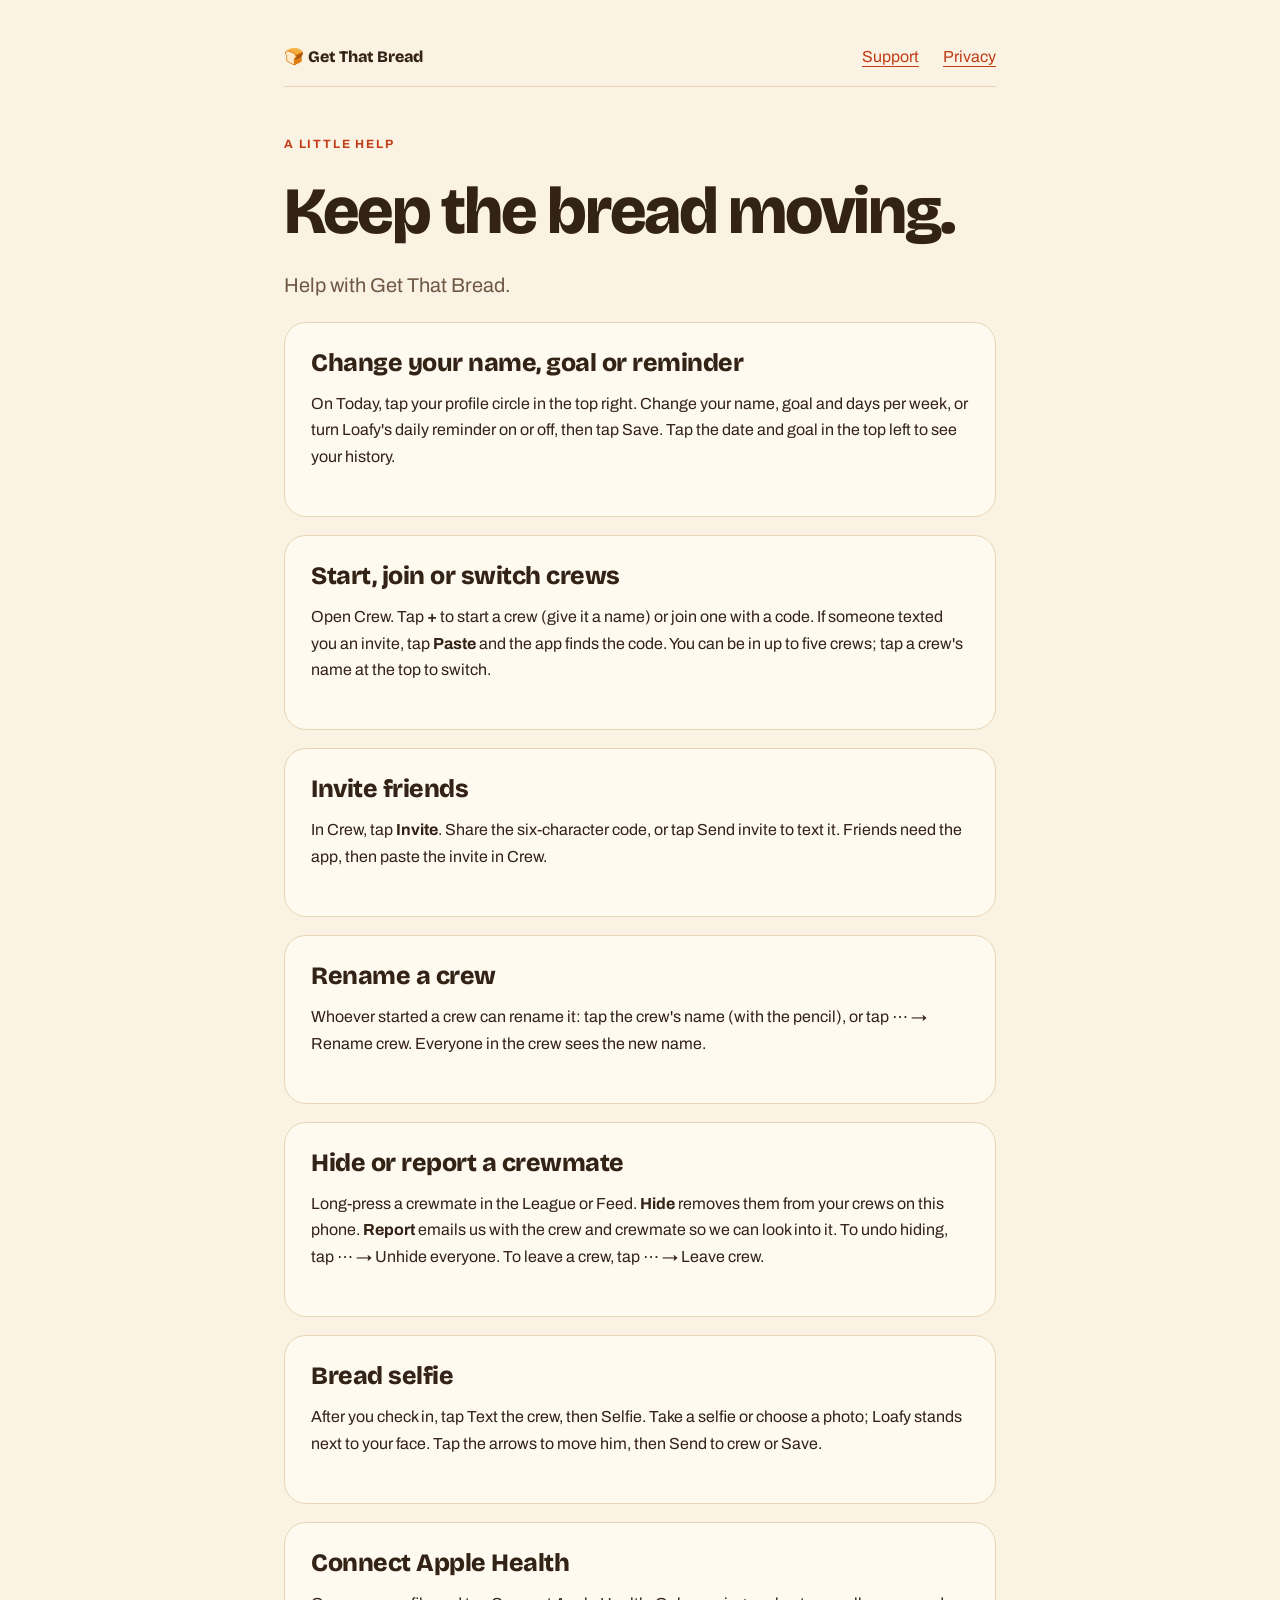
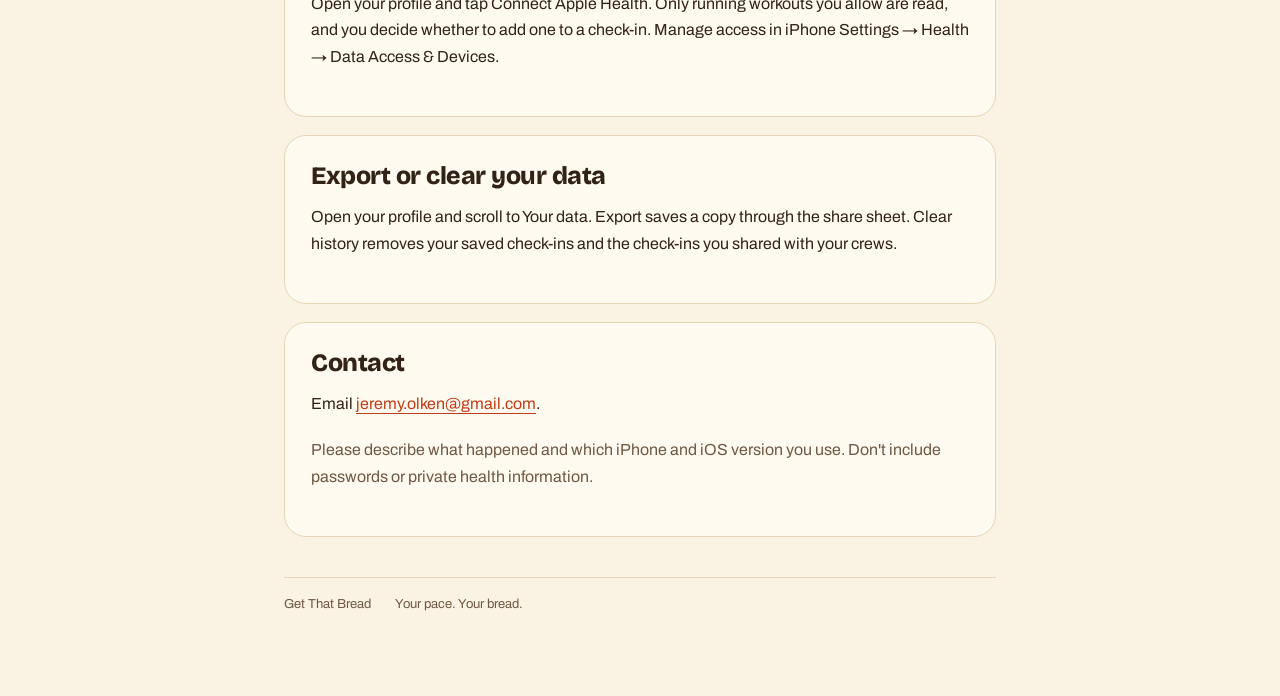
==== support/index.html @ f39abe67 "Get That Bread support and privacy pages Co-Authored-By: Claude Opus 5.5 <noreply@anthropic.com>" ====
<!doctype html><html lang="en"><head><meta charset="utf-8"><meta name="viewport" content="width=device-width,initial-scale=1"><meta name="description" content="Get That Bread: one daily question, a streak, Loafy, and your crew."><title>Support · Get That Bread</title><link rel="stylesheet" href="../style.css"></head><body><main><nav aria-label="Main"><a class="brand" href="../">🍞 Get That Bread</a><a href="../support/">Support</a><a href="../privacy/">Privacy</a></nav><p class="eyebrow">A little help</p><h1>Keep the bread moving.</h1><p class="intro">Help with Get That Bread.</p>
<section><h2>Change your name, goal or reminder</h2><p>On Today, tap your profile circle in the top right. Change your name, goal and days per week, or turn Loafy's daily reminder on or off, then tap Save. Tap the date and goal in the top left to see your history.</p></section>
<section><h2>Start, join or switch crews</h2><p>Open Crew. Tap <strong>+</strong> to start a crew (give it a name) or join one with a code. If someone texted you an invite, tap <strong>Paste</strong> and the app finds the code. You can be in up to five crews; tap a crew's name at the top to switch.</p></section>
<section><h2>Invite friends</h2><p>In Crew, tap <strong>Invite</strong>. Share the six-character code, or tap Send invite to text it. Friends need the app, then paste the invite in Crew.</p></section>
<section><h2>Rename a crew</h2><p>Whoever started a crew can rename it: tap the crew's name (with the pencil), or tap ⋯ → Rename crew. Everyone in the crew sees the new name.</p></section>
<section><h2>Hide or report a crewmate</h2><p>Long-press a crewmate in the League or Feed. <strong>Hide</strong> removes them from your crews on this phone. <strong>Report</strong> emails us with the crew and crewmate so we can look into it. To undo hiding, tap ⋯ → Unhide everyone. To leave a crew, tap ⋯ → Leave crew.</p></section>
<section><h2>Bread selfie</h2><p>After you check in, tap Text the crew, then Selfie. Take a selfie or choose a photo; Loafy stands next to your face. Tap the arrows to move him, then Send to crew or Save.</p></section>
<section><h2>Connect Apple Health</h2><p>Open your profile and tap Connect Apple Health. Only running workouts you allow are read, and you decide whether to add one to a check-in. Manage access in iPhone Settings → Health → Data Access &amp; Devices.</p></section>
<section><h2>Export or clear your data</h2><p>Open your profile and scroll to Your data. Export saves a copy through the share sheet. Clear history removes your saved check-ins and the check-ins you shared with your crews.</p></section>
<section><h2>Contact</h2><p>Email <a href="mailto:jeremy.olken@gmail.com">jeremy.olken@gmail.com</a>.</p><p class="muted">Please describe what happened and which iPhone and iOS version you use. Don't include passwords or private health information.</p></section><footer><span>Get That Bread</span><span>Your pace. Your bread.</span></footer></main></body></html>
---- style.css ----
@font-face{font-family:Bricolage;src:url('Bricolage.ttf') format('truetype');font-weight:200 800;font-display:swap}
@font-face{font-family:Archivo;src:url('Archivo.ttf') format('truetype');font-weight:100 900;font-display:swap}
:root{color-scheme:light dark;--bg:#faf2e3;--card:#fffaf0;--ink:#332216;--muted:#6f5844;--line:#e8d5b5;--accent:#c23c17}@media(prefers-color-scheme:dark){:root{--bg:#1c120a;--card:#2b1c0f;--ink:#f6ead6;--muted:#c9ab84;--line:#4a3520;--accent:#ff7a4d}}*{box-sizing:border-box}body{margin:0;background:var(--bg);color:var(--ink);font:16px/1.65 Archivo,system-ui,sans-serif}main{max-width:760px;margin:auto;padding:28px 24px 64px}nav,footer{display:flex;flex-wrap:wrap;gap:24px;align-items:center;padding:16px 0;border-bottom:1px solid var(--line)}nav .brand{font-family:Bricolage,system-ui,sans-serif;font-weight:800;margin-right:auto;text-decoration:none;color:var(--ink)}a{color:var(--accent);text-underline-offset:4px}a:focus-visible{outline:3px solid var(--accent);outline-offset:5px}h1,h2{font-family:Bricolage,system-ui,sans-serif;font-weight:800;line-height:1.12;letter-spacing:-.035em}h1{font-size:clamp(38px,8vw,66px);margin:64px 0 20px}h2{font-size:25px;letter-spacing:-.02em;margin:0 0 14px}p{margin:0 0 20px}.intro{font-size:20px;color:var(--muted)}section{padding:26px;border:1px solid var(--line);border-radius:22px;background:var(--card);margin:18px 0}footer{border-top:1px solid var(--line);border-bottom:0;color:var(--muted);font-size:13px;margin-top:40px}.eyebrow{font-size:12px;font-weight:700;text-transform:uppercase;letter-spacing:.15em;color:var(--accent);margin-top:48px}.eyebrow+h1{margin-top:12px}.muted{color:var(--muted)}.loaf{font-size:72px;margin-top:50px;margin-bottom:-40px}.tag{display:inline-block;background:var(--card);border:1px solid var(--line);border-radius:40px;padding:7px 14px;font-size:13px}ul{margin:0 0 20px;padding-left:22px}li{margin:0 0 8px}
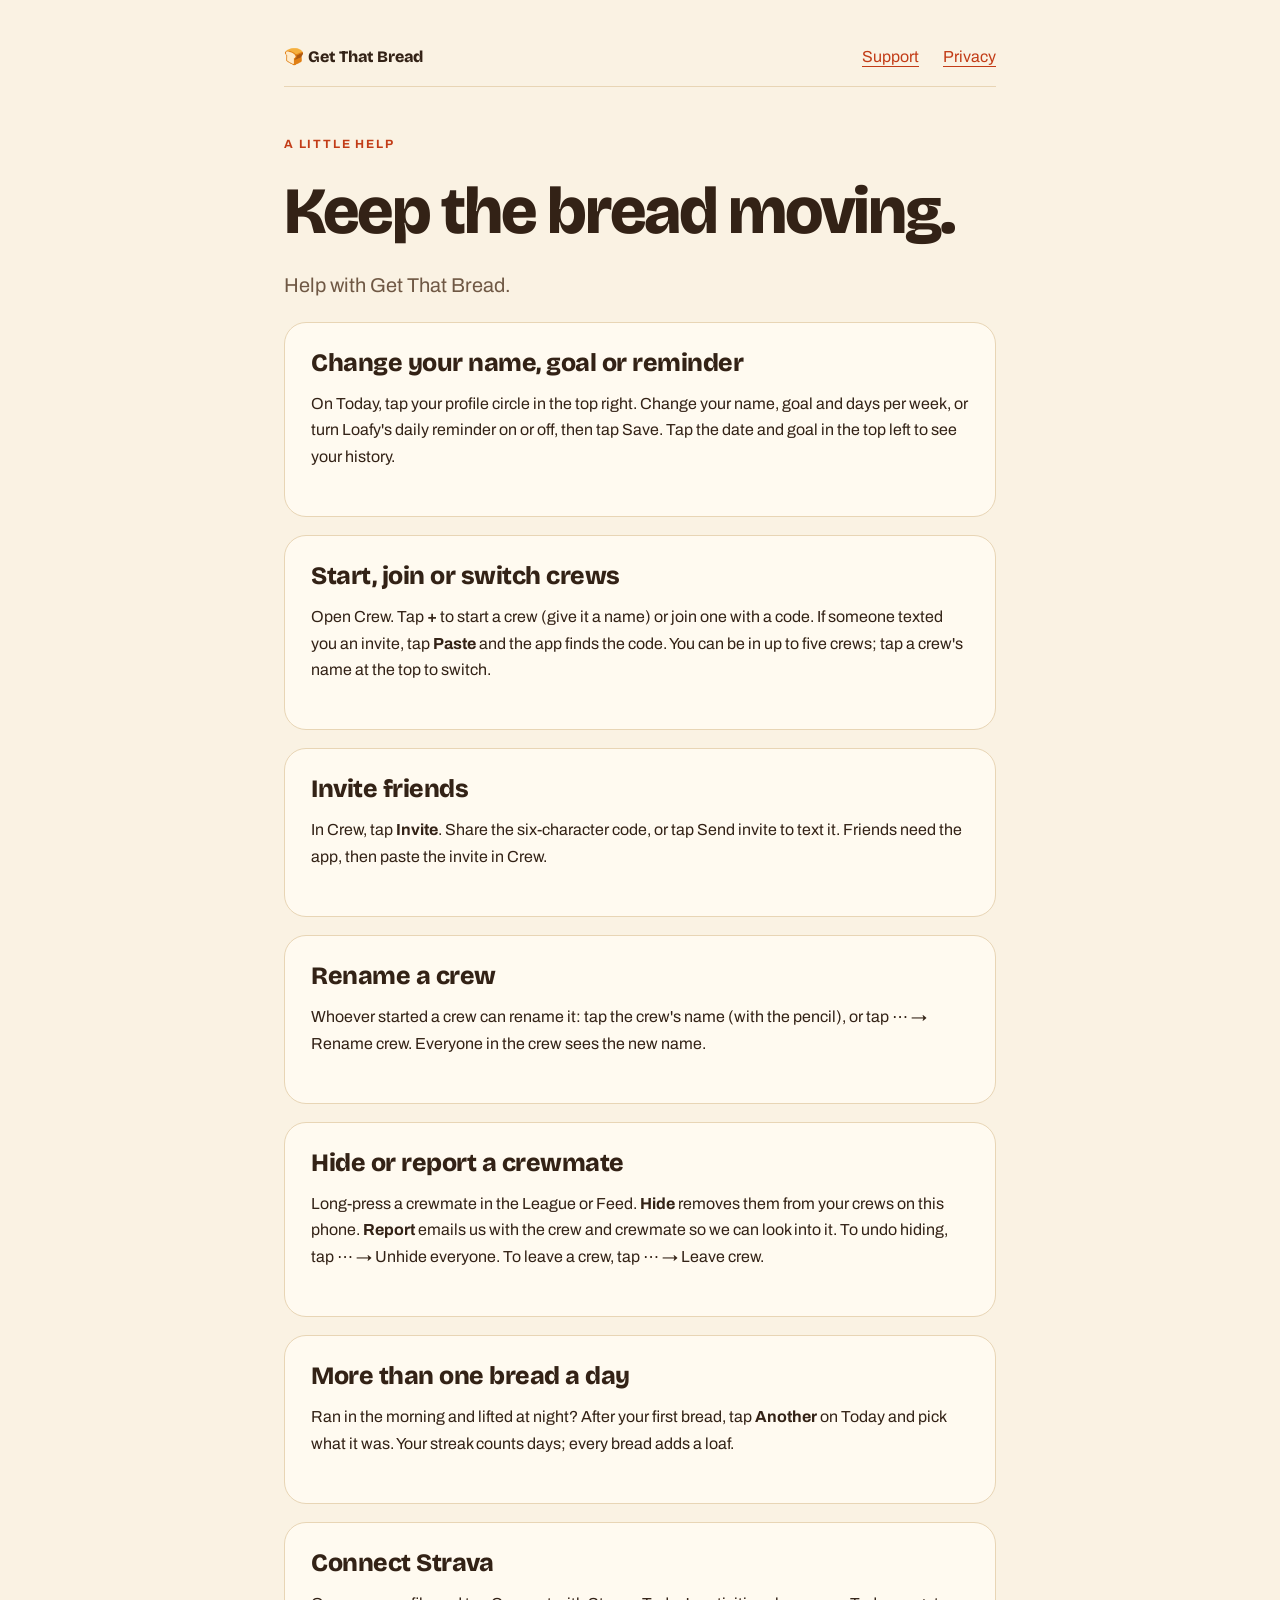
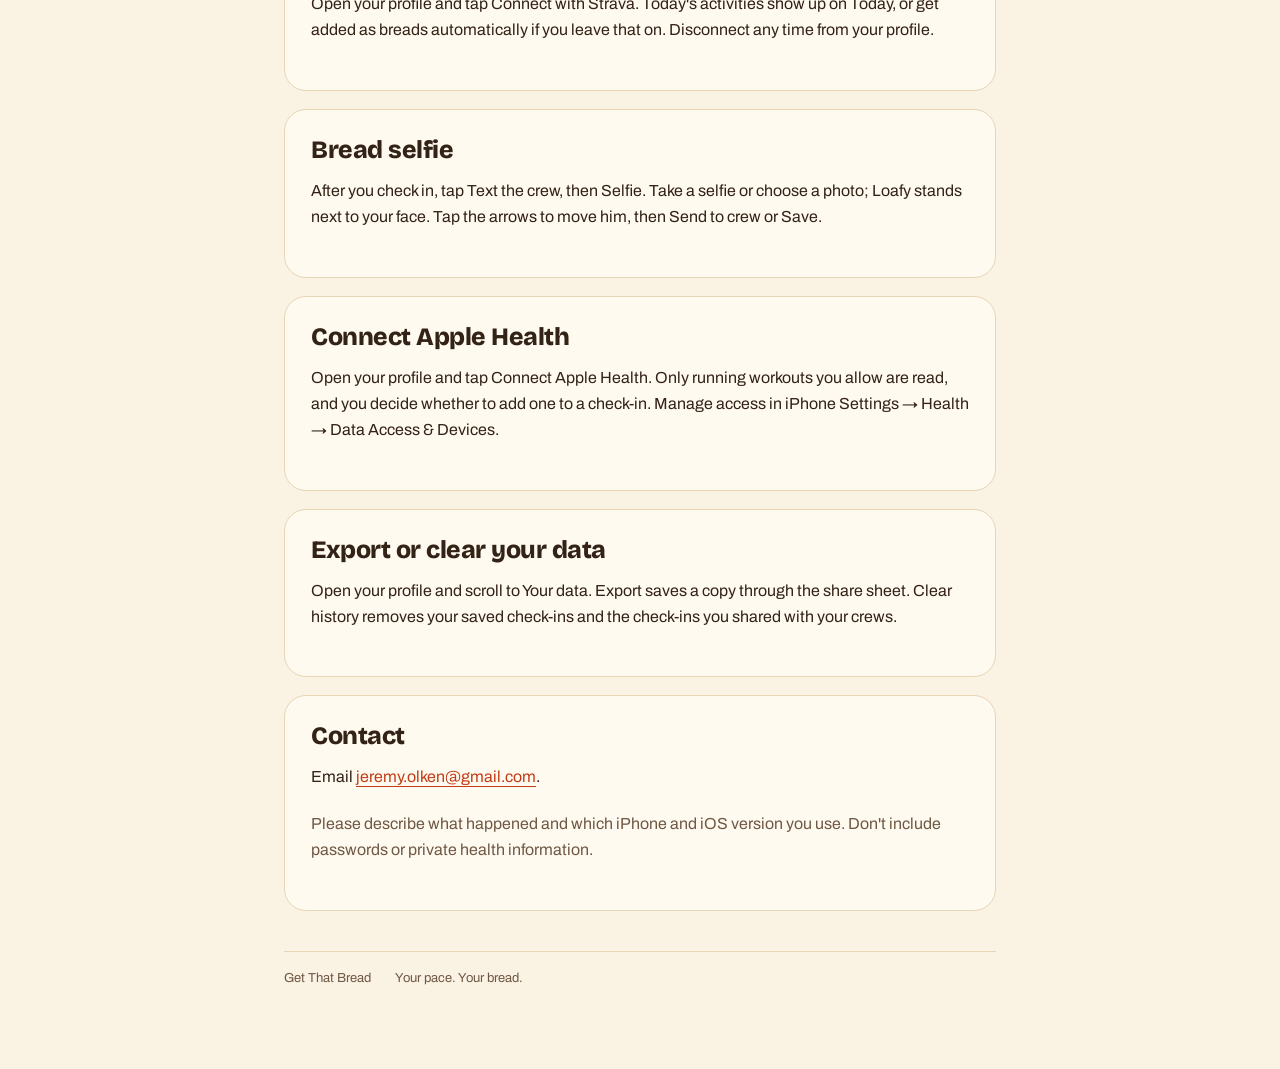
==== commit 44202639: "Privacy and support: several breads a day, Strava Co-Authored-By: Claude Opus 5.5 <noreply@anthropic" ====
--- a/support/index.html
+++ b/support/index.html
@@ -4,7 +4,7 @@
 <section><h2>Invite friends</h2><p>In Crew, tap <strong>Invite</strong>. Share the six-character code, or tap Send invite to text it. Friends need the app, then paste the invite in Crew.</p></section>
 <section><h2>Rename a crew</h2><p>Whoever started a crew can rename it: tap the crew's name (with the pencil), or tap ⋯ → Rename crew. Everyone in the crew sees the new name.</p></section>
 <section><h2>Hide or report a crewmate</h2><p>Long-press a crewmate in the League or Feed. <strong>Hide</strong> removes them from your crews on this phone. <strong>Report</strong> emails us with the crew and crewmate so we can look into it. To undo hiding, tap ⋯ → Unhide everyone. To leave a crew, tap ⋯ → Leave crew.</p></section>
-<section><h2>Bread selfie</h2><p>After you check in, tap Text the crew, then Selfie. Take a selfie or choose a photo; Loafy stands next to your face. Tap the arrows to move him, then Send to crew or Save.</p></section>
+<section><h2>More than one bread a day</h2><p>Ran in the morning and lifted at night? After your first bread, tap <strong>Another</strong> on Today and pick what it was. Your streak counts days; every bread adds a loaf.</p></section><section><h2>Connect Strava</h2><p>Open your profile and tap Connect with Strava. Today's activities show up on Today, or get added as breads automatically if you leave that on. Disconnect any time from your profile.</p></section><section><h2>Bread selfie</h2><p>After you check in, tap Text the crew, then Selfie. Take a selfie or choose a photo; Loafy stands next to your face. Tap the arrows to move him, then Send to crew or Save.</p></section>
 <section><h2>Connect Apple Health</h2><p>Open your profile and tap Connect Apple Health. Only running workouts you allow are read, and you decide whether to add one to a check-in. Manage access in iPhone Settings → Health → Data Access &amp; Devices.</p></section>
 <section><h2>Export or clear your data</h2><p>Open your profile and scroll to Your data. Export saves a copy through the share sheet. Clear history removes your saved check-ins and the check-ins you shared with your crews.</p></section>
 <section><h2>Contact</h2><p>Email <a href="mailto:jeremy.olken@gmail.com">jeremy.olken@gmail.com</a>.</p><p class="muted">Please describe what happened and which iPhone and iOS version you use. Don't include passwords or private health information.</p></section><footer><span>Get That Bread</span><span>Your pace. Your bread.</span></footer></main></body></html>
